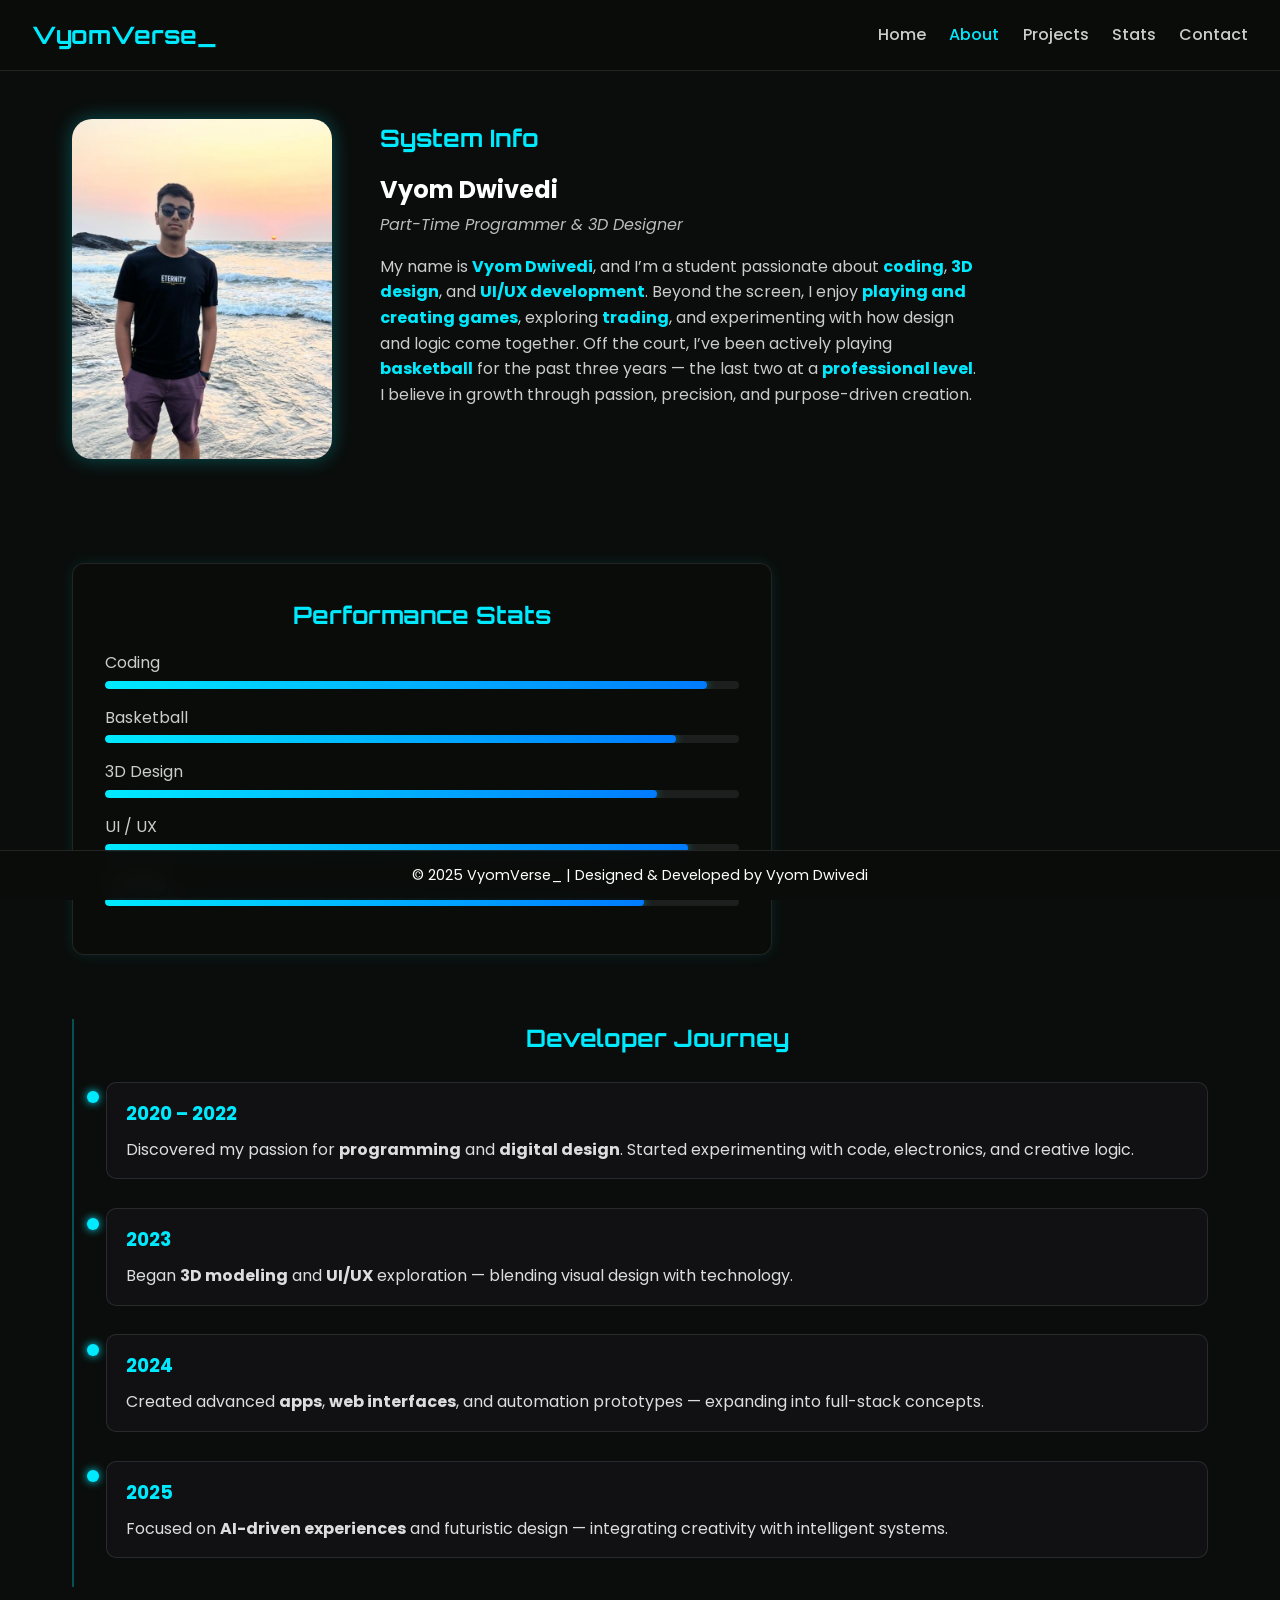
==== about.html @ c4e22e79 "Add files via upload" ====
<!DOCTYPE html>
<html lang="en">
<head>
  <meta charset="UTF-8" />
  <meta name="viewport" content="width=device-width, initial-scale=1.0" />
  <title>About | VyomVerse_</title>
  <link rel="stylesheet" href="css/style.css" />
  <link rel="stylesheet" href="css/about.css" />
  <link href="https://fonts.googleapis.com/css2?family=Orbitron:wght@600&family=Poppins:wght@300;400;600&display=swap" rel="stylesheet">
</head>
<body>

  
  <header class="navbar">
    <h2 class="logo">VyomVerse_<span></span></h2>
    <nav class="nav">
      <a href="index.html">Home</a>
      <a href="about.html" class="active">About</a>
      <a href="projects.html">Projects</a>
      <a href="stats.html">Stats</a>
      <a href="contact.html">Contact</a>
    </nav>
  </header>

  
  <section class="about-section">
    <div class="about-container">
      <div class="about-image fade-in">
        <img src="assets/profile.jpg" alt="Vyom Dwivedi">
      </div>

      <div class="about-text slide-up">
        <h2>System Info</h2>
        <h3>Vyom Dwivedi</h3>
        <p class="subtitle">Part-Time Programmer & 3D Designer</p>
        <p>
          My name is <strong>Vyom Dwivedi</strong>, and I’m a student passionate about 
          <strong>coding</strong>, <strong>3D design</strong>, and <strong>UI/UX development</strong>. 
          Beyond the screen, I enjoy <strong>playing and creating games</strong>, exploring <strong>trading</strong>,
          and experimenting with how design and logic come together.  
          Off the court, I’ve been actively playing <strong>basketball</strong> for the past three years — 
          the last two at a <strong>professional level</strong>.  
          I believe in growth through passion, precision, and purpose-driven creation.
        </p>
      </div>

      
      <div class="stats-container">
        <h2>Performance Stats</h2>

        <div class="stat">
          <span>Coding</span>
          <div class="bar"><div class="fill coding"></div></div>
        </div>
        <div class="stat">
          <span>Basketball</span>
          <div class="bar"><div class="fill basketball"></div></div>
        </div>
        <div class="stat">
          <span>3D Design</span>
          <div class="bar"><div class="fill design"></div></div>
        </div>
        <div class="stat">
          <span>UI / UX</span>
          <div class="bar"><div class="fill uiux"></div></div>
        </div>
        <div class="stat">
          <span>Trading</span>
          <div class="bar"><div class="fill trading"></div></div>
        </div>
      </div>
    </div>

    
    <div class="timeline fade-in">
      <h2 class="timeline-title">Developer Journey</h2>
      <div class="timeline-item">
        <div class="timeline-dot"></div>
        <div class="timeline-content">
          <h3>2020 – 2022</h3>
          <p>Discovered my passion for <strong>programming</strong> and <strong>digital design</strong>.  
            Started experimenting with code, electronics, and creative logic.</p>
        </div>
      </div>

      <div class="timeline-item">
        <div class="timeline-dot"></div>
        <div class="timeline-content">
          <h3>2023</h3>
          <p>Began <strong>3D modeling</strong> and <strong>UI/UX</strong> exploration — 
            blending visual design with technology.</p>
        </div>
      </div>

      <div class="timeline-item">
        <div class="timeline-dot"></div>
        <div class="timeline-content">
          <h3>2024</h3>
          <p>Created advanced <strong>apps</strong>, <strong>web interfaces</strong>, and 
            automation prototypes — expanding into full-stack concepts.</p>
        </div>
      </div>

      <div class="timeline-item">
        <div class="timeline-dot"></div>
        <div class="timeline-content">
          <h3>2025</h3>
          <p>Focused on <strong>AI-driven experiences</strong> and futuristic design — 
            integrating creativity with intelligent systems.</p>
        </div>
      </div>
    </div>
  </section>

  
  <footer class="site-footer">
    <p>© 2025 VyomVerse_ | Designed & Developed by Vyom Dwivedi</p>
  </footer>

</body>
</html>
---- css/style.css ----
* {
  margin: 0;
  padding: 0;
  box-sizing: border-box;
}

body {
  background: rgba(10, 13, 11, 1);
  color: #eaeaea;
  font-family: 'Poppins', sans-serif;
  line-height: 1.6;
  overflow-x: hidden;
}

#loading-screen {
  position: fixed;
  top: 0;
  left: 0;
  width: 100%;
  height: 100%;
  backdrop-filter: blur(10px);
  background: rgba(10, 10, 15, 0.6);
  display: flex;
  justify-content: center;
  align-items: center;
  z-index: 9999;
  transition: opacity 1s ease;
}

.loading-text {
  font-family: 'Orbitron', sans-serif;
  font-size: 3rem;
  color: #00ffff;
  text-shadow: 0 0 20px #00ffff;
  letter-spacing: 2px;
  text-align: center;
  animation: pulse 2s infinite ease-in-out;
}

@keyframes pulse {
  0% { opacity: 0.7; transform: scale(1); }
  50% { opacity: 1; transform: scale(1.05); }
  100% { opacity: 0.7; transform: scale(1); }
}

#loading-screen.fade-out {
  opacity: 0;
  pointer-events: none;
}

.navbar {
  display: flex;
  justify-content: space-between;
  align-items: center;
  background: rgba(10, 13, 11, 0.9);
  padding: 1rem 2rem;
  border-bottom: 1px solid rgba(255, 255, 255, 0.1);
  position: sticky;
  top: 0;
  z-index: 999;
  backdrop-filter: blur(8px);
}

.logo {
  font-family: 'Orbitron', sans-serif;
  font-size: 1.5rem;
  color: #00eaff;
}

.nav a {
  text-decoration: none;
  color: #ccc;
  margin-left: 1.2rem;
  transition: color 0.3s;
  font-weight: 500;
}

.nav a:hover,
.nav a.active {
  color: #00eaff;
}

.hero {
  min-height: 90vh;
  display: flex;
  flex-direction: column;
  justify-content: center;
  align-items: center;
  text-align: center;
  color: #fff;
}

.hero h1 {
  font-family: 'Orbitron', sans-serif;
  font-size: 3rem;
  color: #00eaff;
}

.hero p {
  max-width: 600px;
  color: #ccc;
  margin-top: 1rem;
  font-size: 1.1rem;
}
.hero .highlight {
  color: #0094ff;
}
.hero button {
  margin-top: 2rem;
  padding: 0.8rem 1.8rem;
  background: linear-gradient(90deg, #00eaff, #0094ff);
  border: none;
  border-radius: 8px;
  color: #0b0b0f;
  font-weight: 600;
  cursor: pointer;
  transition: 0.3s;
}

.hero button a {
  text-decoration: none;
  color: #0b0b0f;
}

.hero button:hover {
  transform: scale(1.05);
  background: linear-gradient(90deg, #0094ff, #00eaff);
}

.site-footer {
  position: fixed;
  bottom: 0;
  left: 0;
  width: 100%;
  background: rgba(10, 13, 11, 0.9);
  color: #fff;
  text-align: center;
  padding: 0.8rem;
  font-size: 0.9rem;
  border-top: 1px solid rgba(255, 255, 255, 0.1);
  backdrop-filter: blur(10px);
  z-index: 1000;
}
---- css/about.css ----
.about-section {
  display: flex;
  flex-direction: column;
  align-items: center;
  padding: 3rem 2rem;
  max-width: 1200px;
  margin: 0 auto;
}

.about-container {
  display: flex;
  align-items: flex-start;
  gap: 3rem;
  flex-wrap: wrap;
  margin-bottom: 2rem;
}

.about-image img {
  width: 260px;
  height: 340px;
  object-fit: cover;
  border-radius: 20px;
  box-shadow: 0 0 20px rgba(0, 234, 255, 0.3);
  animation: fadeIn 1.2s ease-in-out forwards;
  opacity: 0;
}

.about-text {
  max-width: 600px;
  animation: slideUp 1.2s ease-in-out forwards;
  opacity: 0;
  transform: translateY(30px);
}

.about-text h2 {
  font-family: 'Orbitron', sans-serif;
  color: #00eaff;
  margin-bottom: 0.8rem;
}

.about-text h3 {
  font-size: 1.5rem;
  margin-bottom: 0.2rem;
  color: #fff;
}

.about-text .subtitle {
  font-style: italic;
  color: #bbb;
  margin-bottom: 1rem;
}

.about-text p {
  color: #ccc;
}

.about-text strong {
  color: #00eaff;
}

.stats-container {
  margin-top: 3rem;
  width: 100%;
  max-width: 700px;
  background: rgba(10, 13, 11, 0.9);
  border-radius: 12px;
  padding: 2rem;
  border: 1px solid rgba(255, 255, 255, 0.1);
  box-shadow: 0 0 15px rgba(0, 234, 255, 0.1);
  animation: fadeIn 1.2s ease-in forwards;
  opacity: 0;
}

.stats-container h2 {
  font-family: 'Orbitron', sans-serif;
  color: #00eaff;
  margin-bottom: 1rem;
  text-align: center;
}

.stat {
  margin-bottom: 1rem;
}

.stat span {
  display: block;
  margin-bottom: 0.3rem;
  color: #ccc;
}

.bar {
  width: 100%;
  background: rgba(255, 255, 255, 0.08);
  height: 8px;
  border-radius: 6px;
  overflow: hidden;
  position: relative;
}

.fill {
  height: 100%;
  border-radius: 6px;
  width: 0;
  background: linear-gradient(90deg, #00eaff, #007bff);
  box-shadow: 0 0 10px rgba(0, 234, 255, 0.5);
  animation: fillBar 2.3s ease-out forwards;
}

.fill.coding     { --target-width: 95%; animation-delay: 0.2s; }
.fill.basketball { --target-width: 90%; animation-delay: 0.4s; }
.fill.design     { --target-width: 87%; animation-delay: 0.6s; }
.fill.uiux       { --target-width: 92%; animation-delay: 0.8s; }
.fill.trading    { --target-width: 85%; animation-delay: 1s; }

@keyframes fadeIn {
  from { opacity: 0; transform: translateY(20px); }
  to { opacity: 1; transform: translateY(0); }
}

@keyframes slideUp {
  from { opacity: 0; transform: translateY(40px); }
  to { opacity: 1; transform: translateY(0); }
}

@keyframes slideIn {
  from { opacity: 0; transform: translateX(-30px); }
  to { opacity: 1; transform: translateX(0); }
}

@keyframes fillBar {
  from { width: 0; }
  to { width: var(--target-width); }
}


.timeline {
  margin-top: 2rem;
  width: 100%;
  border-left: 2px solid rgba(0, 234, 255, 0.3);
  padding-left: 2rem;
  position: relative;
  animation: fadeIn 1.3s ease forwards;
  opacity: 0;
}

.timeline-title {
  font-family: 'Orbitron', sans-serif;
  color: #00eaff;
  margin-bottom: 1.5rem;
  text-align: center;
}

.timeline-item {
  margin-bottom: 1.8rem;
  position: relative;
  animation: slideIn 1s ease forwards;
  opacity: 0;
}

.timeline-dot {
  position: absolute;
  left: -1.2rem;
  top: 0.6rem;
  width: 12px;
  height: 12px;
  background: #00eaff;
  border-radius: 50%;
  box-shadow: 0 0 8px #00eaff;
}

.timeline-content {
  background: rgba(20, 20, 25, 0.7);
  padding: 1rem 1.2rem;
  border-radius: 10px;
  border: 1px solid rgba(255, 255, 255, 0.1);
}

.timeline-content h3 {
  color: #00eaff;
  margin-bottom: 0.5rem;
}

.timeline-content p {
  color: #ddd;
}


@media (max-width: 900px) {
  .about-container {
    flex-direction: column;
    align-items: center;
    text-align: center;
  }

  .about-image img {
    width: 220px;
    height: 300px;
  }

  .timeline {
    padding-left: 1.2rem;
  }

  .timeline-content {
    text-align: left;
  }

  .stats-container {
    width: 90%;
    padding: 1.5rem;
  }
}

@media (max-width: 600px) {
  .about-text h2 {
    font-size: 1.3rem;
  }
  .about-text h3 {
    font-size: 1.1rem;
  }
  .timeline-title,
  .stats-container h2 {
    font-size: 1.2rem;
  }
}
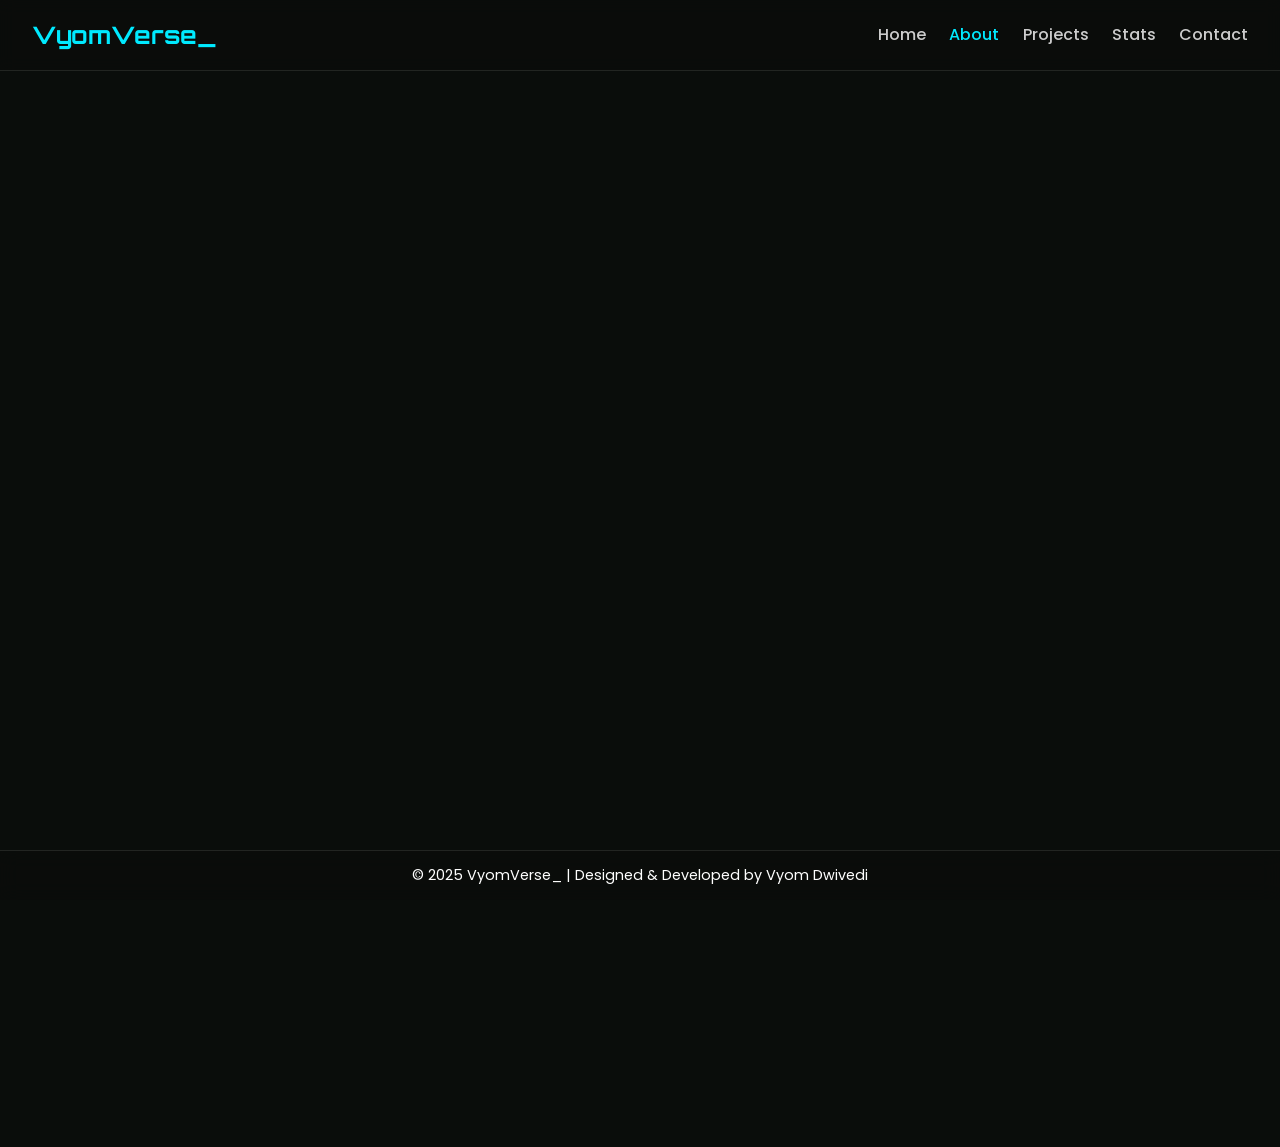
==== commit 0d1c6eaa: "Update about.html Removing the div of Stats Container" ====
--- a/about.html
+++ b/about.html
@@ -42,32 +42,6 @@
           the last two at a <strong>professional level</strong>.  
           I believe in growth through passion, precision, and purpose-driven creation.
         </p>
-      </div>
-
-      
-      <div class="stats-container">
-        <h2>Performance Stats</h2>
-
-        <div class="stat">
-          <span>Coding</span>
-          <div class="bar"><div class="fill coding"></div></div>
-        </div>
-        <div class="stat">
-          <span>Basketball</span>
-          <div class="bar"><div class="fill basketball"></div></div>
-        </div>
-        <div class="stat">
-          <span>3D Design</span>
-          <div class="bar"><div class="fill design"></div></div>
-        </div>
-        <div class="stat">
-          <span>UI / UX</span>
-          <div class="bar"><div class="fill uiux"></div></div>
-        </div>
-        <div class="stat">
-          <span>Trading</span>
-          <div class="bar"><div class="fill trading"></div></div>
-        </div>
       </div>
     </div>
 
--- a/css/about.css
+++ b/css/about.css
@@ -57,81 +57,6 @@
 .about-text strong {
   color: #00eaff;
 }
-
-.stats-container {
-  margin-top: 3rem;
-  width: 100%;
-  max-width: 700px;
-  background: rgba(10, 13, 11, 0.9);
-  border-radius: 12px;
-  padding: 2rem;
-  border: 1px solid rgba(255, 255, 255, 0.1);
-  box-shadow: 0 0 15px rgba(0, 234, 255, 0.1);
-  animation: fadeIn 1.2s ease-in forwards;
-  opacity: 0;
-}
-
-.stats-container h2 {
-  font-family: 'Orbitron', sans-serif;
-  color: #00eaff;
-  margin-bottom: 1rem;
-  text-align: center;
-}
-
-.stat {
-  margin-bottom: 1rem;
-}
-
-.stat span {
-  display: block;
-  margin-bottom: 0.3rem;
-  color: #ccc;
-}
-
-.bar {
-  width: 100%;
-  background: rgba(255, 255, 255, 0.08);
-  height: 8px;
-  border-radius: 6px;
-  overflow: hidden;
-  position: relative;
-}
-
-.fill {
-  height: 100%;
-  border-radius: 6px;
-  width: 0;
-  background: linear-gradient(90deg, #00eaff, #007bff);
-  box-shadow: 0 0 10px rgba(0, 234, 255, 0.5);
-  animation: fillBar 2.3s ease-out forwards;
-}
-
-.fill.coding     { --target-width: 95%; animation-delay: 0.2s; }
-.fill.basketball { --target-width: 90%; animation-delay: 0.4s; }
-.fill.design     { --target-width: 87%; animation-delay: 0.6s; }
-.fill.uiux       { --target-width: 92%; animation-delay: 0.8s; }
-.fill.trading    { --target-width: 85%; animation-delay: 1s; }
-
-@keyframes fadeIn {
-  from { opacity: 0; transform: translateY(20px); }
-  to { opacity: 1; transform: translateY(0); }
-}
-
-@keyframes slideUp {
-  from { opacity: 0; transform: translateY(40px); }
-  to { opacity: 1; transform: translateY(0); }
-}
-
-@keyframes slideIn {
-  from { opacity: 0; transform: translateX(-30px); }
-  to { opacity: 1; transform: translateX(0); }
-}
-
-@keyframes fillBar {
-  from { width: 0; }
-  to { width: var(--target-width); }
-}
-
 
 .timeline {
   margin-top: 2rem;
@@ -204,11 +129,6 @@
   .timeline-content {
     text-align: left;
   }
-
-  .stats-container {
-    width: 90%;
-    padding: 1.5rem;
-  }
 }
 
 @media (max-width: 600px) {
@@ -218,8 +138,7 @@
   .about-text h3 {
     font-size: 1.1rem;
   }
-  .timeline-title,
-  .stats-container h2 {
+  .timeline-title{
     font-size: 1.2rem;
   }
 }
